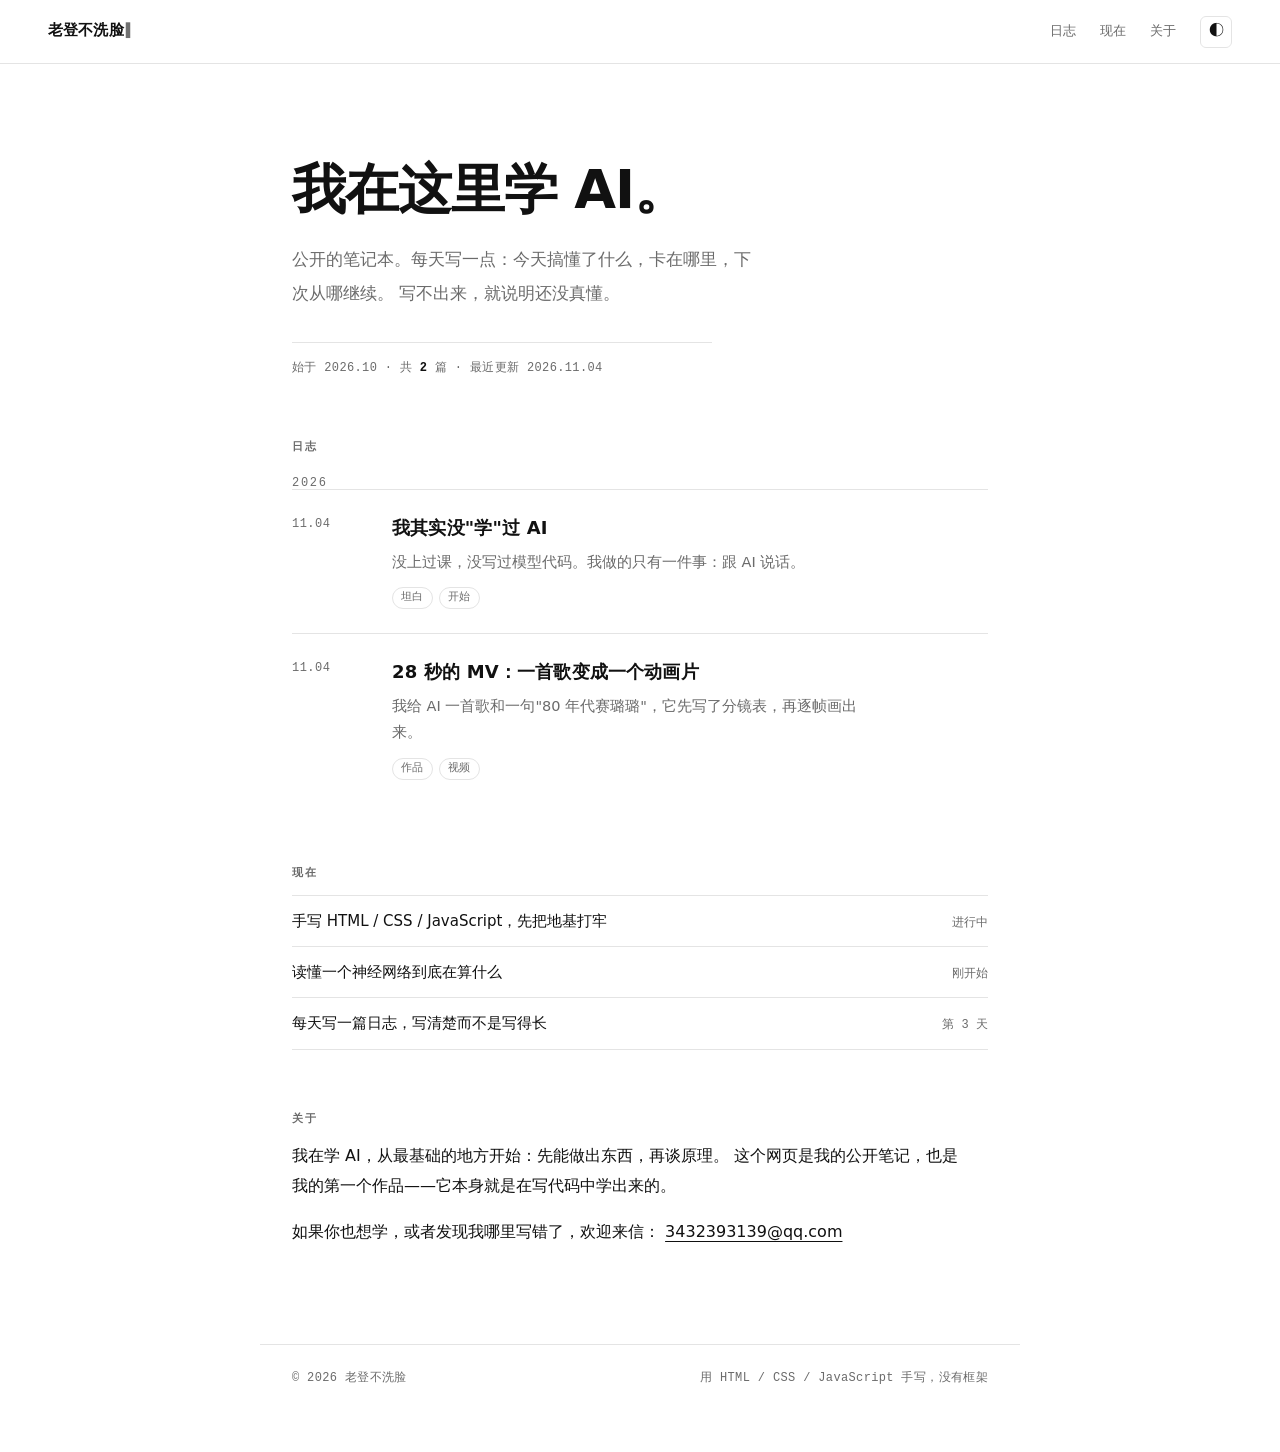
==== index.html @ 309c845d "Add files via upload" ====
<!doctype html>
<html lang="zh-CN" data-theme="light">
<head>
<meta charset="utf-8" />
<meta name="viewport" content="width=device-width, initial-scale=1" />
<title>老登不洗脸 · 学 AI 的日志</title>
<meta name="description" content="一个 AI 初学者的公开学习日志：每天搞懂了什么、卡在哪里、下次从哪继续。" />

<!-- 社交分享卡片（发到微信/Twitter 时有预览）-->
<meta property="og:title" content="老登不洗脸 · 学 AI 的日志" />
<meta property="og:description" content="一个 AI 初学者的公开学习日志。" />
<meta property="og:type" content="website" />

<link rel="icon" href="favicon.svg" type="image/svg+xml" />
<link rel="stylesheet" href="style.css" />
</head>

<body>
<!-- 键盘用户按 Tab 第一下就能跳过导航 -->
<a class="skip" href="#main">跳到正文</a>

<header class="site-head">
  <a class="brand" href="#/">老登不洗脸<span class="cursor" aria-hidden="true">▌</span></a>

  <nav class="nav" aria-label="主导航">
    <a href="#/">日志</a>
    <a href="#now">现在</a>
    <a href="#about">关于</a>
  </nav>

  <button class="theme" id="theme" type="button" aria-label="切换深浅色" aria-pressed="false">◐</button>
</header>

<main id="main">

  <!-- ══════════ 列表视图 ══════════ -->
  <div id="index-view">

    <section class="hero">
      <h1>我在这里学 AI。</h1>
      <p class="lede">
        公开的笔记本。每天写一点：今天搞懂了什么，卡在哪里，下次从哪继续。
        写不出来，就说明还没真懂。
      </p>
      <p class="meta">
        始于 2026.10 · 共 <b data-count>0</b> 篇 · 最近更新 <time data-updated>—</time>
      </p>
    </section>

    <section class="log">
      <h2 class="label">日志</h2>
      <!-- 这个容器由 app.js 填充：按年份分组 + 每篇一个条目 -->
      <div id="entries"></div>
    </section>

    <section class="now" id="now">
      <h2 class="label">现在</h2>
      <ul class="now-list">
        <li>
          <span>手写 HTML / CSS / JavaScript，先把地基打牢</span>
          <span class="now-state">进行中</span>
        </li>
        <li>
          <span>读懂一个神经网络到底在算什么</span>
          <span class="now-state">刚开始</span>
        </li>
        <li>
          <span>每天写一篇日志，写清楚而不是写得长</span>
          <span class="now-state">第 3 天</span>
        </li>
      </ul>
    </section>

    <section class="about" id="about">
      <h2 class="label">关于</h2>
      <p>
        我在学 AI，从最基础的地方开始：先能做出东西，再谈原理。
        这个网页是我的公开笔记，也是我的第一个作品——它本身就是在写代码中学出来的。
      </p>
      <p>
        如果你也想学，或者发现我哪里写错了，欢迎来信：
        <a href="mailto:3432393139@qq.com">3432393139@qq.com</a>
      </p>
    </section>

  </div>

  <!-- ══════════ 单篇视图 ══════════ -->
  <article class="post" id="post-view" hidden></article>

</main>

<footer class="site-foot">
  <p>© 2026 老登不洗脸</p>
  <p>用 HTML / CSS / JavaScript 手写，没有框架</p>
</footer>

<!-- 先加载数据，再加载逻辑：app.js 要用到 POSTS -->
<script src="posts.js"></script>
<script src="app.js"></script>
</body>
</html>
---- style.css ----
/* style.css — 极简黑白 · 等宽
   ═══════════════════════════════════════════════════════════════
   整个文件只有三条规则值得记住：

   1. 所有颜色 / 字号 / 间距都写成变量（--xxx），改一处全站变。
      这就是「设计系统」，也是为什么别人的页面能保持一致。

   2. 只用三种颜色：墨色、纸色、灰。没有阴影、没有渐变、没有圆角卡片。
      限制越多，越不容易做丑。

   3. 每段文字宽度不超过 66 个字。超过这个长度，眼睛换行会累。
   ═══════════════════════════════════════════════════════════════ */

:root {
  /* —— 颜色 —— */
  --ink: #111111;
  --paper: #ffffff;
  --paper-veil: rgba(255, 255, 255, 0.88);
  --muted: #6b6b6b;
  --rule: #e4e4e4;
  --code-bg: #f4f4f4;

  /* —— 字体 —— */
  /* 等宽字体负责「技术感」：日期、标签、导航、编号 */
  --mono: ui-monospace, "SFMono-Regular", "SF Mono", Menlo, Consolas,
          "Liberation Mono", "Courier New", monospace;
  /* 中文长段落用系统黑体：中文等宽字体又丑又难找，可读性优先 */
  --text: "PingFang SC", "Hiragino Sans GB", "Microsoft YaHei",
          system-ui, -apple-system, "Segoe UI", sans-serif;

  /* —— 间距：全部是 4 的倍数，视觉上才整齐 —— */
  --space-1: 4px;
  --space-2: 8px;
  --space-3: 12px;
  --space-4: 16px;
  --space-5: 24px;
  --space-6: 32px;
  --space-7: 48px;
  --space-8: 64px;
  --space-9: 96px;

  --measure: 66ch;
}

/* 深色模式：只换颜色，不换布局 */
[data-theme="dark"] {
  --ink: #e8e8e8;
  --paper: #0f0f10;
  --paper-veil: rgba(15, 15, 16, 0.88);
  --muted: #9a9a9a;
  --rule: #2a2a2c;
  --code-bg: #1b1b1d;
}

/* ───────────────────────── 基础 ───────────────────────── */

*,
*::before,
*::after {
  box-sizing: border-box;
}

html {
  scroll-behavior: smooth;
  -webkit-text-size-adjust: 100%;
}

body {
  margin: 0;
  background: var(--paper);
  color: var(--ink);
  font-family: var(--text);
  font-size: 16px;
  line-height: 1.75;
  -webkit-font-smoothing: antialiased;
}

::selection {
  background: var(--ink);
  color: var(--paper);
}

a {
  color: inherit;
  text-decoration-thickness: 1px;
  text-underline-offset: 3px;
}

/* 键盘焦点必须看得见——这是无障碍的底线，不是可选项 */
:focus-visible {
  outline: 2px solid var(--ink);
  outline-offset: 3px;
  border-radius: 2px;
}

.skip {
  position: absolute;
  left: -9999px;
  top: 0;
  padding: var(--space-3);
  background: var(--ink);
  color: var(--paper);
  font: 600 13px/1 var(--mono);
  z-index: 100;
}
.skip:focus {
  left: var(--space-3);
  top: var(--space-3);
}

/* ───────────────────────── 顶栏 ───────────────────────── */

.site-head {
  position: sticky;
  top: 0;
  z-index: 10;
  display: flex;
  align-items: center;
  gap: var(--space-5);
  height: 64px;
  padding: 0 clamp(18px, 5vw, 48px);
  border-bottom: 1px solid var(--rule);
  background: var(--paper-veil);
  -webkit-backdrop-filter: blur(8px);
  backdrop-filter: blur(8px);
}

.brand {
  font: 600 15px/1 var(--mono);
  letter-spacing: 0.01em;
  text-decoration: none;
  margin-right: auto;
}

.cursor {
  display: inline-block;
  margin-left: 2px;
  animation: blink 1.1s steps(1, end) infinite;
  opacity: 0.6;
}

@keyframes blink {
  50% { opacity: 0; }
}

.nav {
  display: flex;
  gap: var(--space-5);
  font: 500 13px/1 var(--mono);
}

.nav a {
  color: var(--muted);
  text-decoration: none;
  transition: color 0.15s ease;
}

.nav a:hover {
  color: var(--ink);
}

.theme {
  width: 32px;
  height: 32px;
  display: grid;
  place-items: center;
  font: 400 15px/1 var(--mono);
  color: var(--ink);
  background: transparent;
  border: 1px solid var(--rule);
  border-radius: 6px;
  cursor: pointer;
  transition: border-color 0.15s ease, background 0.15s ease;
}

.theme:hover {
  border-color: var(--ink);
}

/* ───────────────────────── 主容器 ───────────────────────── */

main {
  width: 100%;
  max-width: 760px;
  margin: 0 auto;
  padding: 0 clamp(18px, 5vw, 32px);
}

/* ───────────────────────── 首屏 ───────────────────────── */

.hero {
  padding-top: var(--space-9);
}

.hero h1 {
  margin: 0 0 var(--space-5);
  font-size: clamp(34px, 7vw, 54px);
  line-height: 1.1;
  letter-spacing: -0.02em;
  font-weight: 700;
  text-wrap: balance;
}

.lede {
  margin: 0;
  max-width: 44ch;
  font-size: 17px;
  line-height: 1.95;
  color: var(--muted);
}

.meta {
  margin: var(--space-6) 0 0;
  padding-top: var(--space-4);
  max-width: 420px;
  border-top: 1px solid var(--rule);
  font: 500 12px/1.6 var(--mono);
  letter-spacing: 0.03em;
  color: var(--muted);
}

.meta b {
  font-weight: 600;
  color: var(--ink);
}

/* ───────────────────────── 小节标题 ───────────────────────── */

.label {
  margin: var(--space-8) 0 var(--space-2);
  font: 600 11px/1 var(--mono);
  letter-spacing: 0.22em;
  text-transform: uppercase;
  color: var(--muted);
}

/* ───────────────────────── 日志列表 ───────────────────────── */

.year {
  margin: var(--space-5) 0 0;
  font: 500 12px/1 var(--mono);
  letter-spacing: 0.14em;
  color: var(--muted);
}

.entries {
  list-style: none;
  margin: 0;
  padding: 0;
}

.entry {
  display: grid;
  grid-template-columns: 76px 1fr;
  gap: var(--space-5);
  align-items: start;
  padding: var(--space-5) 0;
  border-top: 1px solid var(--rule);
}

.entry time {
  padding-top: 4px;
  font: 500 12px/1 var(--mono);
  letter-spacing: 0.04em;
  color: var(--muted);
}

.entry-main h3 {
  margin: 0 0 var(--space-2);
  font-size: 18px;
  line-height: 1.5;
  font-weight: 650;
  letter-spacing: 0.01em;
}

.entry-main h3 a {
  text-decoration: none;
}

.entry-main h3 a:hover {
  text-decoration: underline;
  text-decoration-thickness: 1px;
  text-underline-offset: 4px;
}

.entry-main p {
  margin: 0;
  max-width: 52ch;
  font-size: 14.5px;
  line-height: 1.8;
  color: var(--muted);
}

.tags {
  display: flex;
  flex-wrap: wrap;
  gap: 6px;
  margin-top: var(--space-3);
}

.tag {
  padding: 2px 8px 3px;
  border: 1px solid var(--rule);
  border-radius: 999px;
  font: 500 11px/1.4 var(--mono);
  letter-spacing: 0.04em;
  color: var(--muted);
}

/* ───────────────────────── 现在 ───────────────────────── */

.now-list {
  list-style: none;
  margin: var(--space-4) 0 0;
  padding: 0;
}

.now-list li {
  display: flex;
  align-items: baseline;
  justify-content: space-between;
  gap: var(--space-4);
  padding: var(--space-3) 0;
  border-bottom: 1px solid var(--rule);
  font-size: 15px;
}

.now-list li:first-child {
  border-top: 1px solid var(--rule);
}

.now-state {
  flex: none;
  font: 500 12px/1 var(--mono);
  color: var(--muted);
  white-space: nowrap;
}

/* ───────────────────────── 关于 ───────────────────────── */

.about p {
  margin: var(--space-4) 0 0;
  max-width: var(--measure);
  font-size: 16px;
  line-height: 1.9;
}

.about a {
  text-underline-offset: 4px;
}

/* ───────────────────────── 单篇 ───────────────────────── */

.post {
  padding-top: var(--space-8);
}

.back {
  display: inline-block;
  font: 500 12px/1 var(--mono);
  color: var(--muted);
  text-decoration: none;
  letter-spacing: 0.04em;
}

.back:hover {
  color: var(--ink);
}

.post h1 {
  margin: var(--space-6) 0 0;
  font-size: clamp(28px, 5vw, 44px);
  line-height: 1.25;
  letter-spacing: -0.02em;
  font-weight: 700;
  text-wrap: balance;
}

.post-meta {
  display: flex;
  flex-wrap: wrap;
  gap: var(--space-4);
  margin: var(--space-5) 0 var(--space-8);
  font: 500 12px/1 var(--mono);
  letter-spacing: 0.04em;
  color: var(--muted);
}

.post-body p {
  margin: 0 0 1.5em;
  max-width: var(--measure);
  font-size: 17px;
  line-height: 2;
}

.post-body h2 {
  margin: 2.2em 0 0.9em;
  font-size: 20px;
  letter-spacing: 0.01em;
}

.post-body ul,
.post-body ol {
  margin: 0 0 1.6em;
  padding-left: 1.3em;
  max-width: var(--measure);
}

.post-body li {
  margin: 0.45em 0;
  line-height: 1.95;
}

.post-body blockquote {
  margin: 2em 0;
  padding: 2px 0 2px 20px;
  border-left: 2px solid var(--ink);
  color: var(--muted);
  font-size: 16px;
  line-height: 1.9;
}

.post-body blockquote p {
  margin: 0;
}

.post-body code {
  padding: 2px 6px;
  background: var(--code-bg);
  border-radius: 4px;
  font-family: var(--mono);
  font-size: 0.88em;
}

.post-body a {
  text-underline-offset: 4px;
}

/* 视频 / 图片：撑满正文宽度，加一条细边框，不用圆角和阴影 */
.post-body figure.media {
  margin: 2em 0 2.4em;
}

.post-body video,
.post-body img {
  display: block;
  width: 100%;
  height: auto;
  background: #000;
  border: 1px solid var(--rule);
}

.post-body figcaption {
  margin-top: 0.7em;
  font: 500 12px/1.7 var(--mono);
  letter-spacing: 0.02em;
  color: var(--muted);
}

.post-foot {
  margin-top: var(--space-8);
  padding-top: var(--space-5);
  border-top: 1px solid var(--rule);
}

/* ───────────────────────── 页脚 ───────────────────────── */

.site-foot {
  display: flex;
  flex-wrap: wrap;
  justify-content: space-between;
  gap: var(--space-3);
  max-width: 760px;
  margin: var(--space-9) auto 0;
  padding: var(--space-5) clamp(18px, 5vw, 32px) var(--space-8);
  border-top: 1px solid var(--rule);
  font: 500 12px/1.6 var(--mono);
  letter-spacing: 0.03em;
  color: var(--muted);
}

.site-foot p {
  margin: 0;
}

/* ───────────────────────── 滚动淡入 ─────────────────────────
   只有脚本跑起来了才启用，否则（比如 JS 挂了）内容不会隐形 */

.js .entry {
  opacity: 0;
  transform: translateY(10px);
}

.js .entry.is-in {
  opacity: 1;
  transform: none;
  transition: opacity 0.55s ease, transform 0.55s cubic-bezier(0.2, 0.7, 0.3, 1);
}

/* ───────────────────────── 小屏 ───────────────────────── */

@media (max-width: 620px) {
  .entry {
    grid-template-columns: 1fr;
    gap: var(--space-2);
  }

  .entry time {
    padding-top: 0;
  }

  .site-head {
    gap: var(--space-3);
  }

  .nav {
    gap: var(--space-4);
  }

  .hero {
    padding-top: var(--space-8);
  }
}

/* 系统里开了「减少动态效果」就全关掉，这是礼貌 */
@media (prefers-reduced-motion: reduce) {
  html {
    scroll-behavior: auto;
  }

  .cursor {
    animation: none;
  }

  .js .entry {
    opacity: 1;
    transform: none;
    transition: none;
  }
}
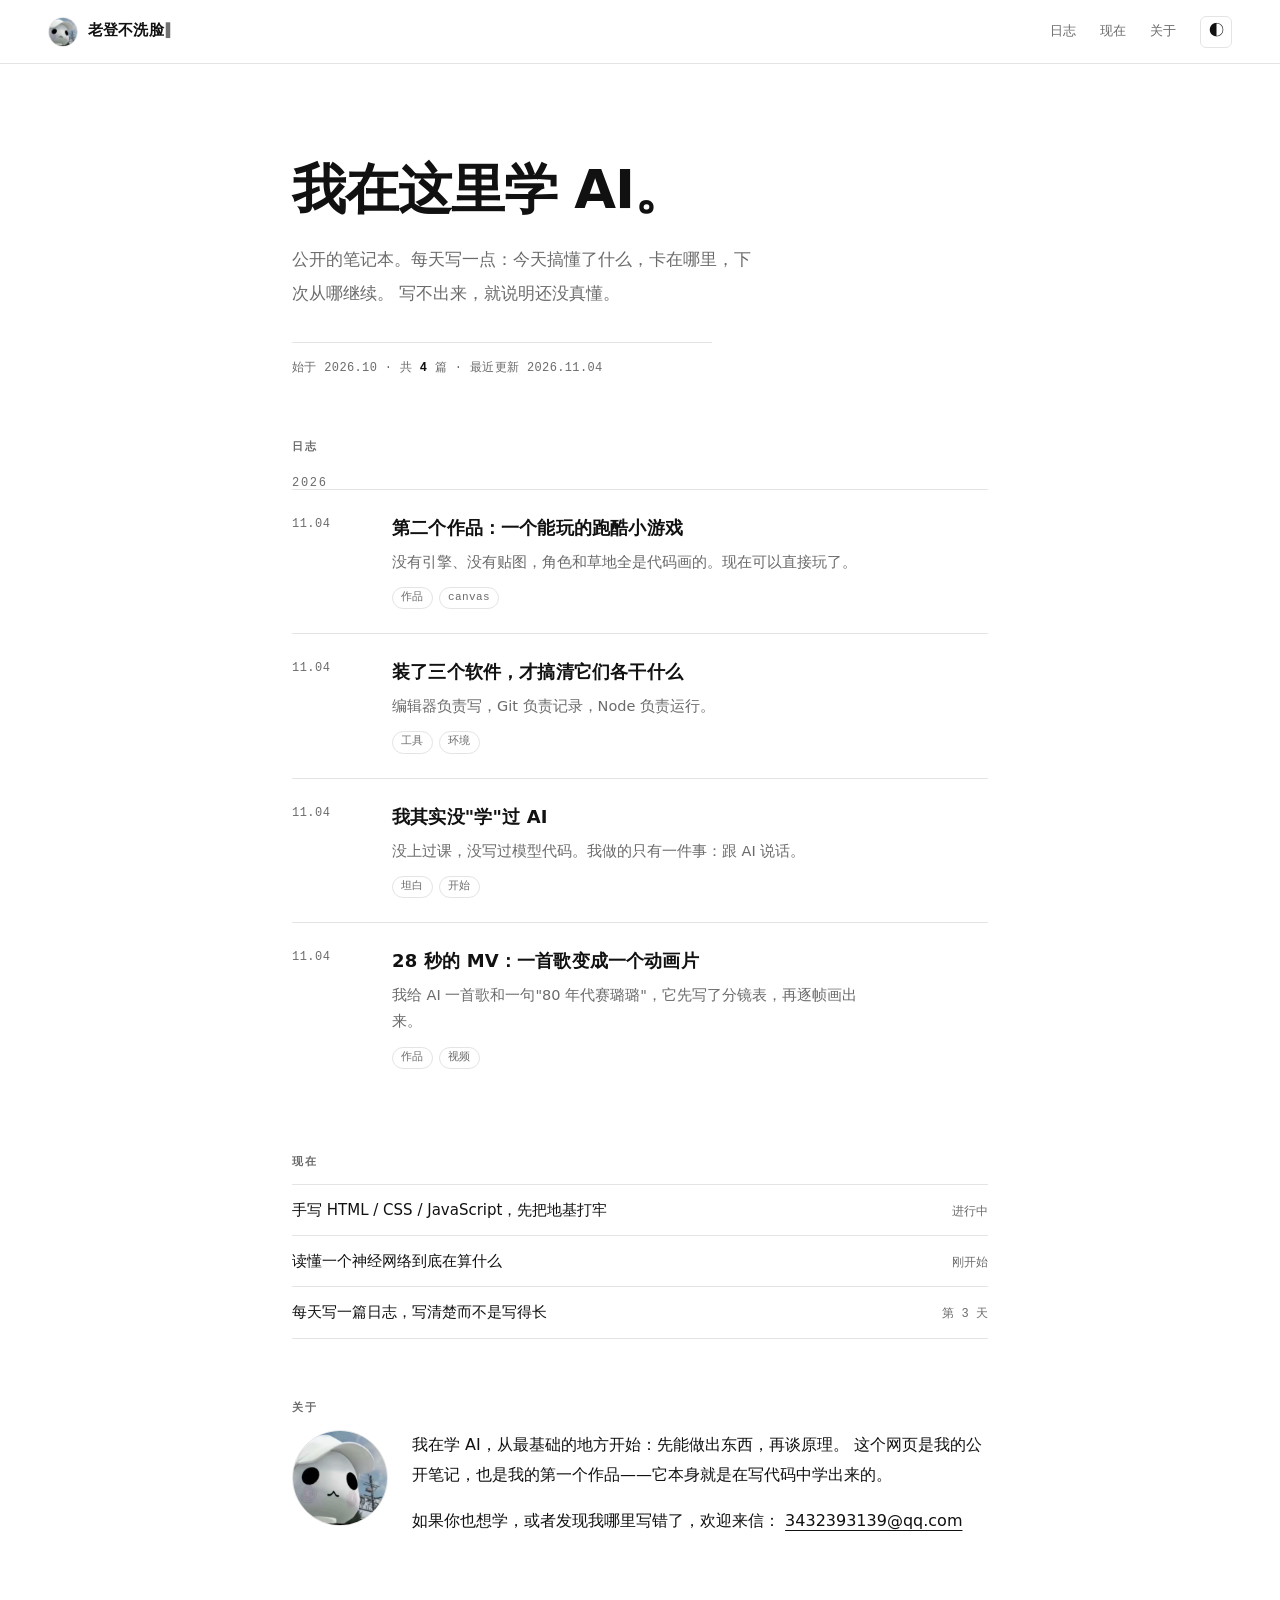
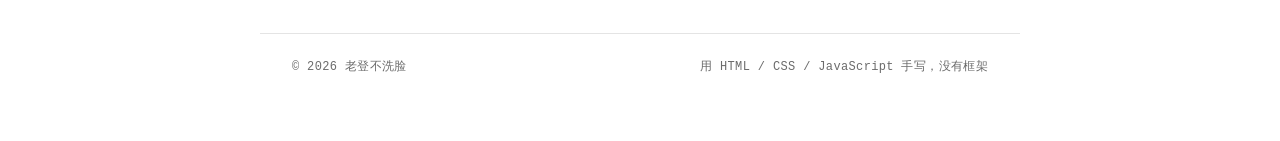
==== commit 44c5429d: "加了头像：顶栏小圆头像 + 关于里的半身像" ====
--- a/index.html
+++ b/index.html
@@ -20,7 +20,10 @@
 <a class="skip" href="#main">跳到正文</a>
 
 <header class="site-head">
-  <a class="brand" href="#/">老登不洗脸<span class="cursor" aria-hidden="true">▌</span></a>
+  <a class="brand" href="#/">
+    <img class="avatar" src="assets/avatar-256.jpg" alt="老登不洗脸的头像" width="32" height="32" />
+    <span class="brand-name">老登不洗脸<span class="cursor" aria-hidden="true">▌</span></span>
+  </a>
 
   <nav class="nav" aria-label="主导航">
     <a href="#/">日志</a>
@@ -73,14 +76,19 @@
 
     <section class="about" id="about">
       <h2 class="label">关于</h2>
-      <p>
-        我在学 AI，从最基础的地方开始：先能做出东西，再谈原理。
-        这个网页是我的公开笔记，也是我的第一个作品——它本身就是在写代码中学出来的。
-      </p>
-      <p>
-        如果你也想学，或者发现我哪里写错了，欢迎来信：
-        <a href="mailto:3432393139@qq.com">3432393139@qq.com</a>
-      </p>
+      <div class="about-body">
+        <img class="portrait" src="assets/avatar-512.jpg" alt="老登不洗脸" width="96" height="96" />
+        <div>
+          <p>
+            我在学 AI，从最基础的地方开始：先能做出东西，再谈原理。
+            这个网页是我的公开笔记，也是我的第一个作品——它本身就是在写代码中学出来的。
+          </p>
+          <p>
+            如果你也想学，或者发现我哪里写错了，欢迎来信：
+            <a href="mailto:3432393139@qq.com">3432393139@qq.com</a>
+          </p>
+        </div>
+      </div>
     </section>
 
   </div>
--- a/style.css
+++ b/style.css
@@ -126,10 +126,33 @@
 }
 
 .brand {
+  display: inline-flex;
+  align-items: center;
+  gap: 10px;
   font: 600 15px/1 var(--mono);
   letter-spacing: 0.01em;
   text-decoration: none;
   margin-right: auto;
+}
+
+/* 头像：圆形裁切，细边框，跟着深浅色走 */
+.avatar {
+  flex: none;
+  width: 30px;
+  height: 30px;
+  border-radius: 50%;
+  object-fit: cover;
+  border: 1px solid var(--rule);
+  transition: border-color 0.15s ease;
+}
+
+.brand:hover .avatar {
+  border-color: var(--ink);
+}
+
+.brand-name {
+  display: inline-flex;
+  align-items: center;
 }
 
 .cursor {
@@ -338,15 +361,48 @@
 
 /* ───────────────────────── 关于 ───────────────────────── */
 
+/* ───────────────────────── 关于 ───────────────────────── */
+
+.about-body {
+  display: flex;
+  gap: var(--space-5);
+  align-items: flex-start;
+  margin-top: var(--space-4);
+}
+
+.portrait {
+  flex: none;
+  width: 96px;
+  height: 96px;
+  border-radius: 50%;
+  object-fit: cover;
+  border: 1px solid var(--rule);
+}
+
 .about p {
-  margin: var(--space-4) 0 0;
+  margin: 0 0 var(--space-4);
   max-width: var(--measure);
   font-size: 16px;
   line-height: 1.9;
 }
 
+.about p:last-child {
+  margin-bottom: 0;
+}
+
 .about a {
   text-underline-offset: 4px;
+}
+
+@media (max-width: 560px) {
+  .about-body {
+    gap: var(--space-4);
+  }
+
+  .portrait {
+    width: 64px;
+    height: 64px;
+  }
 }
 
 /* ───────────────────────── 单篇 ───────────────────────── */
@@ -455,6 +511,23 @@
   font: 500 12px/1.7 var(--mono);
   letter-spacing: 0.02em;
   color: var(--muted);
+}
+
+/* 试玩 / 外链按钮：一条细边框，和整体风格一致 */
+.post-body .play {
+  display: inline-block;
+  margin: 0.2em 0 1.4em;
+  padding: 11px 18px;
+  border: 1px solid var(--ink);
+  font: 600 13px/1 var(--mono);
+  letter-spacing: 0.06em;
+  text-decoration: none;
+  transition: background 0.15s ease, color 0.15s ease;
+}
+
+.post-body .play:hover {
+  background: var(--ink);
+  color: var(--paper);
 }
 
 .post-foot {
